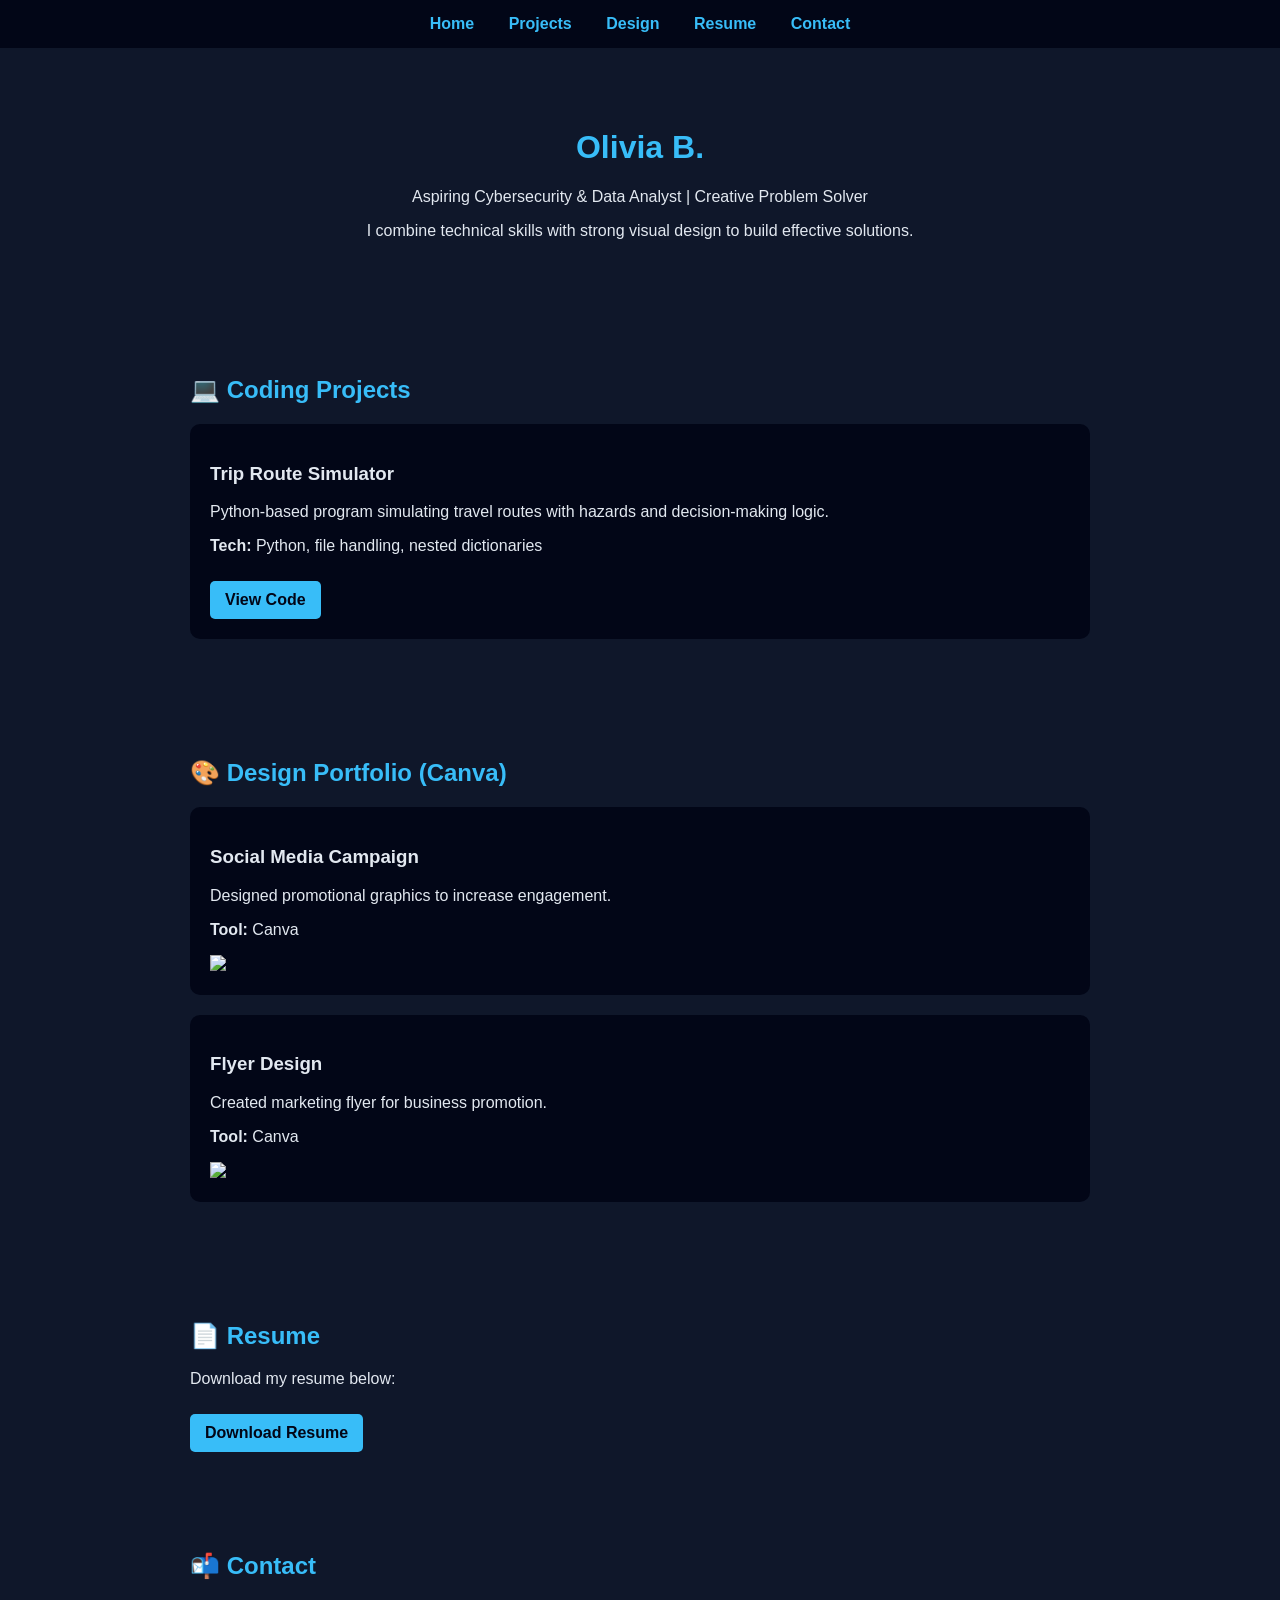
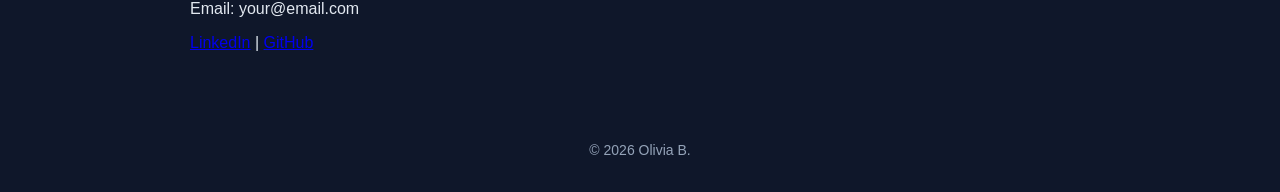
==== index.html @ 8a2ee16b "Create initial portfolio website structure in HTML Added a complete HTML structure for a portfolio w" ====
<!DOCTYPE html>
<html lang="en">
<head>
  <meta charset="UTF-8">
  <title>Olivia B | Portfolio</title>
  <meta name="viewport" content="width=device-width, initial-scale=1.0">

  <style>
    body {
      font-family: Arial, sans-serif;
      margin: 0;
      background: #0f172a;
      color: #e2e8f0;
    }

    nav {
      background: #020617;
      padding: 15px;
      text-align: center;
    }

    nav a {
      color: #38bdf8;
      margin: 0 15px;
      text-decoration: none;
      font-weight: bold;
    }

    header {
      text-align: center;
      padding: 60px 20px;
    }

    section {
      padding: 40px 20px;
      max-width: 900px;
      margin: auto;
    }

    h1, h2 {
      color: #38bdf8;
    }

    .card {
      background: #020617;
      padding: 20px;
      margin: 20px 0;
      border-radius: 10px;
    }

    .btn {
      display: inline-block;
      margin-top: 10px;
      padding: 10px 15px;
      background: #38bdf8;
      color: #020617;
      text-decoration: none;
      border-radius: 5px;
      font-weight: bold;
    }

    footer {
      text-align: center;
      padding: 20px;
      font-size: 14px;
      color: #94a3b8;
    }
  </style>
</head>

<body>

<nav>
  <a href="#home">Home</a>
  <a href="#projects">Projects</a>
  <a href="#design">Design</a>
  <a href="#resume">Resume</a>
  <a href="#contact">Contact</a>
</nav>

<header id="home">
  <h1>Olivia B.</h1>
  <p>Aspiring Cybersecurity & Data Analyst | Creative Problem Solver</p>
  <p>I combine technical skills with strong visual design to build effective solutions.</p>
</header>

<section id="projects">
  <h2>💻 Coding Projects</h2>

  <div class="card">
    <h3>Trip Route Simulator</h3>
    <p>Python-based program simulating travel routes with hazards and decision-making logic.</p>
    <p><strong>Tech:</strong> Python, file handling, nested dictionaries</p>
    <a href="#" class="btn">View Code</a>
  </div>

</section>

<section id="design">
  <h2>🎨 Design Portfolio (Canva)</h2>

  <div class="card">
    <h3>Social Media Campaign</h3>
    <p>Designed promotional graphics to increase engagement.</p>
    <p><strong>Tool:</strong> Canva</p>
    <img src="your-image-link-here.jpg" width="100%">
  </div>

  <div class="card">
    <h3>Flyer Design</h3>
    <p>Created marketing flyer for business promotion.</p>
    <p><strong>Tool:</strong> Canva</p>
    <img src="your-image-link-here.jpg" width="100%">
  </div>

</section>

<section id="resume">
  <h2>📄 Resume</h2>
  <p>Download my resume below:</p>
  <a href="resume.pdf" class="btn">Download Resume</a>
</section>

<section id="contact">
  <h2>📬 Contact</h2>
  <p>Email: your@email.com</p>
  <p>
    <a href="#">LinkedIn</a> |
    <a href="#">GitHub</a>
  </p>
</section>

<footer>
  <p>© 2026 Olivia B.</p>
</footer>

</body>
</html>
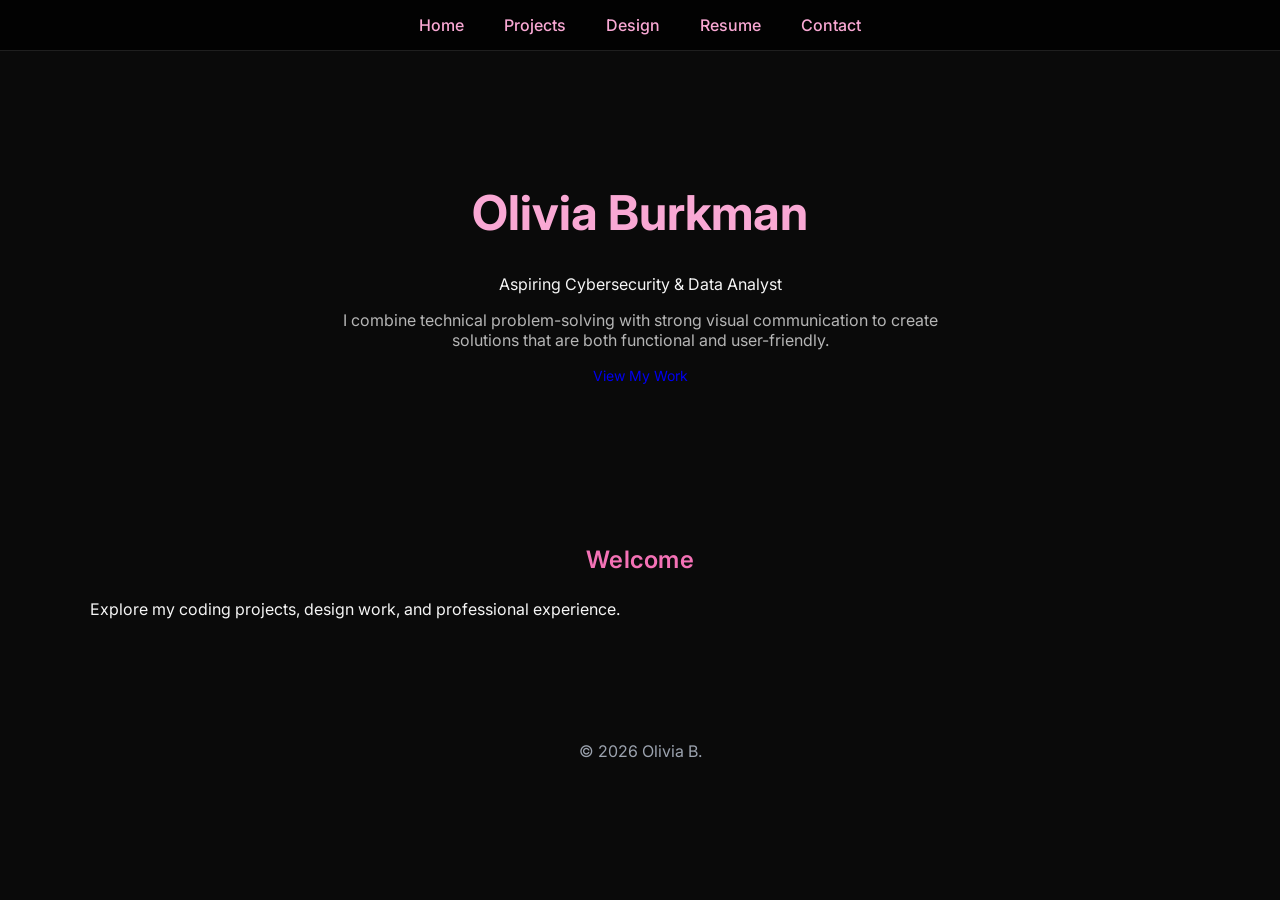
==== commit 8b120fc3: "Update title and header to include full name" ====
--- a/index.html
+++ b/index.html
@@ -1,132 +1,49 @@
 <!DOCTYPE html>
-<html lang="en">
+<html>
 <head>
-  <meta charset="UTF-8">
-  <title>Olivia B | Portfolio</title>
-  <meta name="viewport" content="width=device-width, initial-scale=1.0">
+  <title>Olivia Burkman | Home</title>
+  <link rel="stylesheet" href="style.css">
+</head>
 
-  <style>
-    body {
-      font-family: Arial, sans-serif;
-      margin: 0;
-      background: #0f172a;
-      color: #e2e8f0;
-    }
+<script>
+  const cards = document.querySelectorAll('.card');
 
-    nav {
-      background: #020617;
-      padding: 15px;
-      text-align: center;
-    }
+  const observer = new IntersectionObserver(entries => {
+    entries.forEach(entry => {
+      if (entry.isIntersecting) {
+        entry.target.classList.add('show');
+      }
+    });
+  });
 
-    nav a {
-      color: #38bdf8;
-      margin: 0 15px;
-      text-decoration: none;
-      font-weight: bold;
-    }
-
-    header {
-      text-align: center;
-      padding: 60px 20px;
-    }
-
-    section {
-      padding: 40px 20px;
-      max-width: 900px;
-      margin: auto;
-    }
-
-    h1, h2 {
-      color: #38bdf8;
-    }
-
-    .card {
-      background: #020617;
-      padding: 20px;
-      margin: 20px 0;
-      border-radius: 10px;
-    }
-
-    .btn {
-      display: inline-block;
-      margin-top: 10px;
-      padding: 10px 15px;
-      background: #38bdf8;
-      color: #020617;
-      text-decoration: none;
-      border-radius: 5px;
-      font-weight: bold;
-    }
-
-    footer {
-      text-align: center;
-      padding: 20px;
-      font-size: 14px;
-      color: #94a3b8;
-    }
-  </style>
-</head>
+  cards.forEach(card => observer.observe(card));
+</script>
 
 <body>
 
 <nav>
-  <a href="#home">Home</a>
-  <a href="#projects">Projects</a>
-  <a href="#design">Design</a>
-  <a href="#resume">Resume</a>
-  <a href="#contact">Contact</a>
+  <a href="index.html">Home</a>
+  <a href="projects.html">Projects</a>
+  <a href="design.html">Design</a>
+  <a href="resume.html">Resume</a>
+  <a href="contact.html">Contact</a>
 </nav>
 
-<header id="home">
-  <h1>Olivia B.</h1>
-  <p>Aspiring Cybersecurity & Data Analyst | Creative Problem Solver</p>
-  <p>I combine technical skills with strong visual design to build effective solutions.</p>
+<header>
+  <h1>Olivia Burkman</h1>
+  <p>Aspiring Cybersecurity & Data Analyst</p>
+
+  <p class="subtitle">
+    I combine technical problem-solving with strong visual communication to create solutions that are both functional and user-friendly.
+  </p>
+
+  <a href="projects.html" class="btn">View My Work</a>
 </header>
 
-<section id="projects">
-  <h2>💻 Coding Projects</h2>
-
-  <div class="card">
-    <h3>Trip Route Simulator</h3>
-    <p>Python-based program simulating travel routes with hazards and decision-making logic.</p>
-    <p><strong>Tech:</strong> Python, file handling, nested dictionaries</p>
-    <a href="#" class="btn">View Code</a>
-  </div>
-
-</section>
-
-<section id="design">
-  <h2>🎨 Design Portfolio (Canva)</h2>
-
-  <div class="card">
-    <h3>Social Media Campaign</h3>
-    <p>Designed promotional graphics to increase engagement.</p>
-    <p><strong>Tool:</strong> Canva</p>
-    <img src="your-image-link-here.jpg" width="100%">
-  </div>
-
-  <div class="card">
-    <h3>Flyer Design</h3>
-    <p>Created marketing flyer for business promotion.</p>
-    <p><strong>Tool:</strong> Canva</p>
-    <img src="your-image-link-here.jpg" width="100%">
-  </div>
-
-</section>
-
-<section id="resume">
-  <h2>📄 Resume</h2>
-  <p>Download my resume below:</p>
-  <a href="resume.pdf" class="btn">Download Resume</a>
-</section>
-
-<section id="contact">
-  <h2>📬 Contact</h2>
-  <p>Email: your@email.com</p>
+<section>
+  <h2>Welcome</h2>
   <p>
-    <a href="#">LinkedIn</a> |
-    <a href="#">GitHub</a>
+    Explore my coding projects, design work, and professional experience.
   </p>
 </section>
 
--- a/style.css
+++ b/style.css
@@ -0,0 +1,283 @@
+@import url('https://fonts.googleapis.com/css2?family=Inter:wght@300;400;600&display=swap');
+
+body {
+  font-family: 'Inter', sans-serif;
+  margin: 0;
+  background: #0a0a0a;
+  color: #f5f5f5;
+}
+
+/* NAVBAR */
+nav {
+  position: sticky;
+  top: 0;
+  background: rgba(0, 0, 0, 0.75);
+  backdrop-filter: blur(10px);
+  padding: 15px;
+  text-align: center;
+  border-bottom: 1px solid #1f1f1f;
+  z-index: 1000;
+}
+
+nav a {
+  color: #f9a8d4;
+  margin: 0 18px;
+  text-decoration: none;
+  font-weight: 500;
+  transition: 0.25s;
+}
+
+nav a:hover {
+  color: #f472b6;
+}
+
+/* HERO */
+header {
+  text-align: center;
+  padding: 100px 20px 80px;
+}
+
+h1 {
+  font-size: 3em;
+  color: #f9a8d4;
+}
+
+.subtitle {
+  color: #b5b5b5;
+  max-width: 600px;
+  margin: 15px auto;
+}
+
+/* SECTIONS */
+section {
+  padding: 60px 20px;
+  max-width: 1100px;
+  margin: auto;
+}
+
+h2 {
+  color: #f472b6;
+  margin-bottom: 25px;
+  font-weight: 600;
+  letter-spacing: 0.5px;
+  text-align: center;
+}
+
+/* GRID */
+.grid {
+  display: grid;
+  grid-template-columns: repeat(auto-fit, minmax(260px, 1fr));
+  gap: 24px;
+}
+
+/* CARDS (PROJECTS) */
+.card {
+  background: #111;
+  padding: 20px;
+  border-radius: 16px;
+  border: 1px solid #1f1f1f;
+  transition: all 0.35s ease;
+  position: relative;
+  overflow: hidden;
+  opacity: 0;
+  transform: translateY(25px);
+}
+
+.card.show {
+  opacity: 1;
+  transform: translateY(0);
+}
+
+/* glow effect */
+.card::before {
+  content: "";
+  position: absolute;
+  inset: 0;
+  background: radial-gradient(circle at top left, rgba(249,168,212,0.12), transparent 60%);
+  opacity: 0;
+  transition: 0.3s;
+}
+
+.card:hover::before {
+  opacity: 1;
+}
+
+.card:hover {
+  transform: translateY(-6px);
+  box-shadow: 0 18px 40px rgba(249,168,212,0.15);
+}
+
+/* TEXT */
+.card p {
+  color: #b5b5b5;
+  font-size: 14px;
+  line-height: 1.5;
+}
+
+/* TAGS */
+.tags {
+  margin-top: 10px;
+}
+
+.tag {
+  display: inline-block;
+  background: rgba(249,168,212,0.15);
+  color: #f9a8d4;
+  padding: 4px 10px;
+  border-radius: 8px;
+  font-size: 12px;
+  margin-right: 6px;
+}
+
+/* BUTTONS */
+.buttons {
+  display: flex;
+  gap: 10px;
+  margin-top: 14px;
+}
+
+.btn {
+  padding: 9px 15px;
+  border-radius: 10px;
+  font-size: 14px;
+  text-decoration: none;
+  transition: all 0.25s ease;
+}
+
+.btn.primary {
+  background: linear-gradient(135deg, #f9a8d4, #f472b6);
+  color: black;
+}
+
+.btn.secondary {
+  border: 1px solid #f9a8d4;
+  color: #f9a8d4;
+}
+
+.btn:hover {
+  transform: translateY(-2px);
+  box-shadow: 0 8px 18px rgba(249,168,212,0.25);
+}
+
+/* DESIGN GALLERY */
+.item {
+  position: relative;
+  border-radius: 16px;
+  overflow: hidden;
+  cursor: pointer;
+}
+
+.item img {
+  width: 100%;
+  height: 220px;
+  object-fit: cover;
+  border-radius: 12px;
+}
+
+/* HOVER OVERLAY */
+.overlay {
+  position: absolute;
+  inset: 0;
+  background: rgba(0,0,0,0.6);
+  display: flex;
+  align-items: center;
+  justify-content: center;
+  opacity: 0;
+  transition: 0.3s;
+}
+
+.overlay span {
+  background: linear-gradient(135deg, #f9a8d4, #f472b6);
+  color: black;
+  padding: 8px 14px;
+  border-radius: 10px;
+  font-size: 14px;
+}
+
+.item:hover img {
+  transform: scale(1.05);
+}
+
+.item:hover .overlay {
+  opacity: 1;
+}
+
+/* FILTER BUTTONS */
+.filters {
+  text-align: center;
+  margin-bottom: 25px;
+}
+
+.filters button {
+  background: none;
+  border: 1px solid #1f1f1f;
+  color: #b5b5b5;
+  padding: 6px 12px;
+  margin: 5px;
+  border-radius: 8px;
+  cursor: pointer;
+  transition: 0.25s;
+}
+
+.filters button:hover,
+.filters button.active {
+  border-color: #f9a8d4;
+  color: #f9a8d4;
+}
+
+/* LIGHTBOX (POPUP FIXED) */
+.lightbox {
+  position: fixed;
+  inset: 0;
+  background: rgba(0,0,0,0.75);
+  backdrop-filter: blur(6px);
+
+  display: flex;
+  align-items: center;
+  justify-content: center;
+
+  opacity: 0;
+  pointer-events: none;
+  transition: 0.25s ease;
+  z-index: 1000;
+}
+
+.lightbox.active {
+  opacity: 1;
+  pointer-events: auto;
+}
+
+/* IMPORTANT: prevents stretching */
+.lightbox img {
+  max-width: 85vw;
+  max-height: 85vh;
+
+  width: auto !important;
+  height: auto !important;
+
+  object-fit: contain;
+
+  display: block;
+  margin: auto;
+
+  border-radius: 16px;
+  box-shadow: 0 25px 60px rgba(0,0,0,0.6);
+}
+
+@keyframes zoomIn {
+  from {
+    transform: scale(0.95);
+    opacity: 0;
+  }
+  to {
+    transform: scale(1);
+    opacity: 1;
+  }
+}
+
+/* FOOTER */
+footer {
+  text-align: center;
+  padding: 30px;
+  color: #9ca3af;
+}
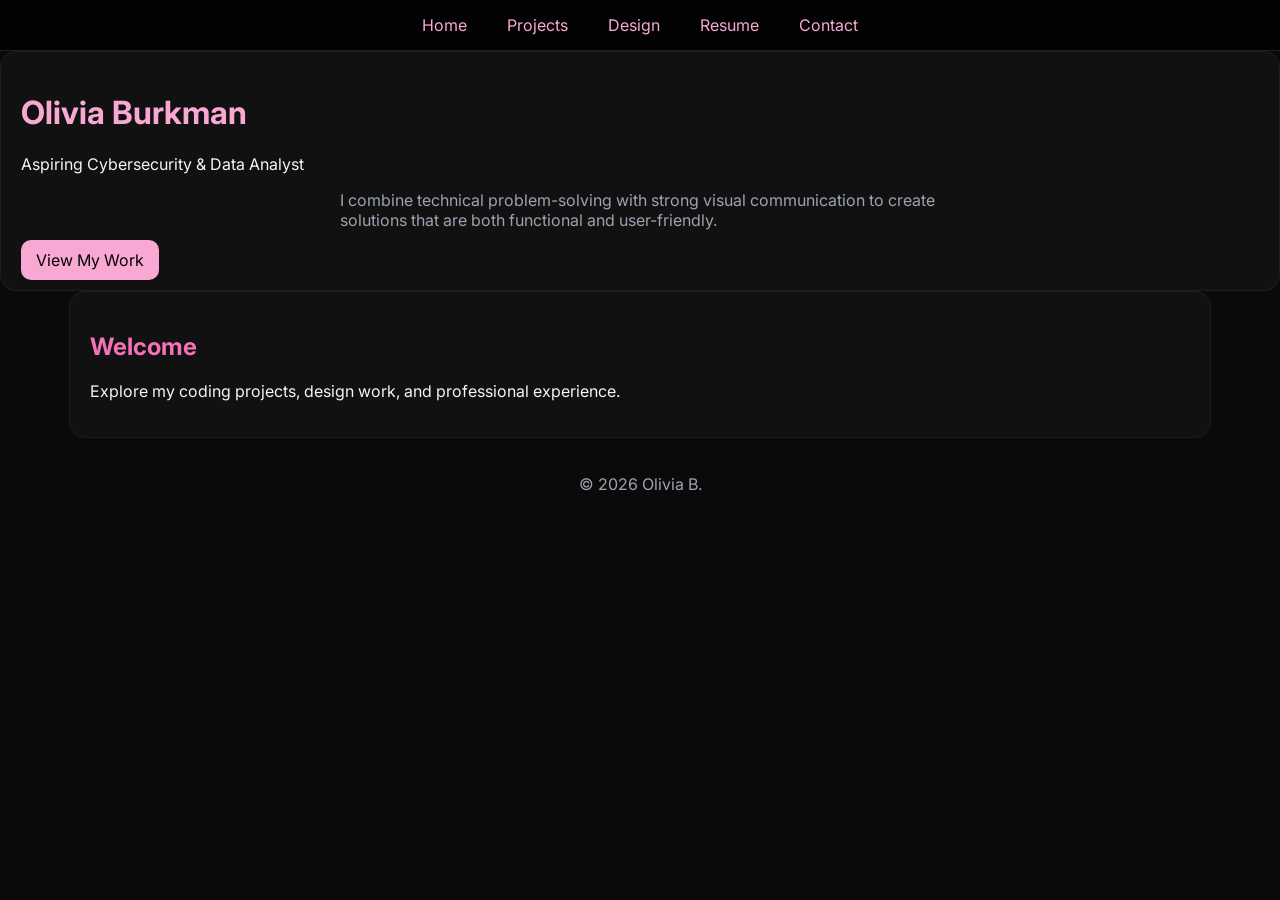
==== commit b1ec41e8: "Refactor card animation script position and logic Moved animation script to the bottom of the HTML f" ====
--- a/index.html
+++ b/index.html
@@ -2,22 +2,9 @@
 <html>
 <head>
   <title>Olivia Burkman | Home</title>
+  <meta name="viewport" content="width=device-width, initial-scale=1.0">
   <link rel="stylesheet" href="style.css">
 </head>
-
-<script>
-  const cards = document.querySelectorAll('.card');
-
-  const observer = new IntersectionObserver(entries => {
-    entries.forEach(entry => {
-      if (entry.isIntersecting) {
-        entry.target.classList.add('show');
-      }
-    });
-  });
-
-  cards.forEach(card => observer.observe(card));
-</script>
 
 <body>
 
@@ -29,18 +16,20 @@
   <a href="contact.html">Contact</a>
 </nav>
 
-<header>
+<header class="card">
   <h1>Olivia Burkman</h1>
   <p>Aspiring Cybersecurity & Data Analyst</p>
 
-  <p class="subtitle">
+  <p class="subtitle" style="color:#9ca3af; max-width:600px; margin:auto;">
     I combine technical problem-solving with strong visual communication to create solutions that are both functional and user-friendly.
   </p>
 
-  <a href="projects.html" class="btn">View My Work</a>
+  <div style="margin-top:20px;">
+    <a href="projects.html" class="btn primary">View My Work</a>
+  </div>
 </header>
 
-<section>
+<section class="card">
   <h2>Welcome</h2>
   <p>
     Explore my coding projects, design work, and professional experience.
@@ -48,8 +37,27 @@
 </section>
 
 <footer>
-  <p>© 2026 Olivia B.</p>
+  <p style="text-align:center; color:#9ca3af; padding:20px;">
+    © 2026 Olivia B.
+  </p>
 </footer>
+
+<!-- ✅ FIXED ANIMATION SCRIPT (MUST BE AT BOTTOM) -->
+<script>
+const cards = document.querySelectorAll('.card');
+
+const observer = new IntersectionObserver(entries => {
+  entries.forEach((entry, i) => {
+    if (entry.isIntersecting) {
+      setTimeout(() => {
+        entry.target.classList.add('show');
+      }, i * 80);
+    }
+  });
+}, { threshold: 0.15 });
+
+cards.forEach(card => observer.observe(card));
+</script>
 
 </body>
 </html>
--- a/style.css
+++ b/style.css
@@ -1,17 +1,23 @@
 @import url('https://fonts.googleapis.com/css2?family=Inter:wght@300;400;600&display=swap');
+
+html {
+  scroll-behavior: smooth;
+}
 
 body {
   font-family: 'Inter', sans-serif;
   margin: 0;
   background: #0a0a0a;
   color: #f5f5f5;
+  -webkit-font-smoothing: antialiased;
+  text-rendering: optimizeLegibility;
 }
 
-/* NAVBAR */
+/* ================= NAV ================= */
 nav {
   position: sticky;
   top: 0;
-  background: rgba(0, 0, 0, 0.75);
+  background: rgba(0,0,0,0.75);
   backdrop-filter: blur(10px);
   padding: 15px;
   text-align: center;
@@ -23,7 +29,6 @@
   color: #f9a8d4;
   margin: 0 18px;
   text-decoration: none;
-  font-weight: 500;
   transition: 0.25s;
 }
 
@@ -31,56 +36,33 @@
   color: #f472b6;
 }
 
-/* HERO */
-header {
-  text-align: center;
-  padding: 100px 20px 80px;
-}
-
-h1 {
-  font-size: 3em;
-  color: #f9a8d4;
-}
-
-.subtitle {
-  color: #b5b5b5;
-  max-width: 600px;
-  margin: 15px auto;
-}
-
-/* SECTIONS */
+/* ================= LAYOUT ================= */
 section {
   padding: 60px 20px;
   max-width: 1100px;
   margin: auto;
 }
 
-h2 {
-  color: #f472b6;
-  margin-bottom: 25px;
-  font-weight: 600;
-  letter-spacing: 0.5px;
-  text-align: center;
-}
+h1 { color: #f9a8d4; }
+h2 { color: #f472b6; }
 
-/* GRID */
+/* ================= GRID ================= */
 .grid {
   display: grid;
   grid-template-columns: repeat(auto-fit, minmax(260px, 1fr));
   gap: 24px;
 }
 
-/* CARDS (PROJECTS) */
+/* ================= PROJECT CARDS ================= */
 .card {
   background: #111;
   padding: 20px;
   border-radius: 16px;
   border: 1px solid #1f1f1f;
-  transition: all 0.35s ease;
-  position: relative;
-  overflow: hidden;
+
   opacity: 0;
   transform: translateY(25px);
+  transition: all 0.6s ease;
 }
 
 .card.show {
@@ -88,93 +70,29 @@
   transform: translateY(0);
 }
 
-/* glow effect */
-.card::before {
-  content: "";
-  position: absolute;
-  inset: 0;
-  background: radial-gradient(circle at top left, rgba(249,168,212,0.12), transparent 60%);
+/* ================= DESIGN ITEMS ================= */
+.item {
+  position: relative;
+  overflow: hidden;
+  border-radius: 14px;
+
   opacity: 0;
-  transition: 0.3s;
+  transform: translateY(25px);
+  transition: all 0.6s ease;
 }
 
-.card:hover::before {
+.item.show {
   opacity: 1;
-}
-
-.card:hover {
-  transform: translateY(-6px);
-  box-shadow: 0 18px 40px rgba(249,168,212,0.15);
-}
-
-/* TEXT */
-.card p {
-  color: #b5b5b5;
-  font-size: 14px;
-  line-height: 1.5;
-}
-
-/* TAGS */
-.tags {
-  margin-top: 10px;
-}
-
-.tag {
-  display: inline-block;
-  background: rgba(249,168,212,0.15);
-  color: #f9a8d4;
-  padding: 4px 10px;
-  border-radius: 8px;
-  font-size: 12px;
-  margin-right: 6px;
-}
-
-/* BUTTONS */
-.buttons {
-  display: flex;
-  gap: 10px;
-  margin-top: 14px;
-}
-
-.btn {
-  padding: 9px 15px;
-  border-radius: 10px;
-  font-size: 14px;
-  text-decoration: none;
-  transition: all 0.25s ease;
-}
-
-.btn.primary {
-  background: linear-gradient(135deg, #f9a8d4, #f472b6);
-  color: black;
-}
-
-.btn.secondary {
-  border: 1px solid #f9a8d4;
-  color: #f9a8d4;
-}
-
-.btn:hover {
-  transform: translateY(-2px);
-  box-shadow: 0 8px 18px rgba(249,168,212,0.25);
-}
-
-/* DESIGN GALLERY */
-.item {
-  position: relative;
-  border-radius: 16px;
-  overflow: hidden;
-  cursor: pointer;
+  transform: translateY(0);
 }
 
 .item img {
   width: 100%;
   height: 220px;
   object-fit: cover;
-  border-radius: 12px;
 }
 
-/* HOVER OVERLAY */
+/* overlay */
 .overlay {
   position: absolute;
   inset: 0;
@@ -186,56 +104,18 @@
   transition: 0.3s;
 }
 
-.overlay span {
-  background: linear-gradient(135deg, #f9a8d4, #f472b6);
-  color: black;
-  padding: 8px 14px;
-  border-radius: 10px;
-  font-size: 14px;
-}
-
-.item:hover img {
-  transform: scale(1.05);
-}
-
 .item:hover .overlay {
   opacity: 1;
 }
 
-/* FILTER BUTTONS */
-.filters {
-  text-align: center;
-  margin-bottom: 25px;
-}
-
-.filters button {
-  background: none;
-  border: 1px solid #1f1f1f;
-  color: #b5b5b5;
-  padding: 6px 12px;
-  margin: 5px;
-  border-radius: 8px;
-  cursor: pointer;
-  transition: 0.25s;
-}
-
-.filters button:hover,
-.filters button.active {
-  border-color: #f9a8d4;
-  color: #f9a8d4;
-}
-
-/* LIGHTBOX (POPUP FIXED) */
+/* ================= LIGHTBOX ================= */
 .lightbox {
   position: fixed;
   inset: 0;
   background: rgba(0,0,0,0.75);
-  backdrop-filter: blur(6px);
-
   display: flex;
   align-items: center;
   justify-content: center;
-
   opacity: 0;
   pointer-events: none;
   transition: 0.25s ease;
@@ -247,37 +127,43 @@
   pointer-events: auto;
 }
 
-/* IMPORTANT: prevents stretching */
 .lightbox img {
   max-width: 85vw;
   max-height: 85vh;
-
-  width: auto !important;
-  height: auto !important;
-
   object-fit: contain;
-
-  display: block;
-  margin: auto;
-
   border-radius: 16px;
-  box-shadow: 0 25px 60px rgba(0,0,0,0.6);
 }
 
-@keyframes zoomIn {
-  from {
-    transform: scale(0.95);
-    opacity: 0;
-  }
-  to {
-    transform: scale(1);
-    opacity: 1;
+/* ================= RESUME ANIMATION (SEPARATE SYSTEM) ================= */
+.reveal {
+  opacity: 0;
+  transform: translateY(25px);
+  transition: all 0.6s ease;
+}
+
+.reveal.show {
+  opacity: 1;
+  transform: translateY(0);
+}
+
+/* ================= BUTTONS ================= */
+.btn {
+  padding: 10px 15px;
+  border-radius: 10px;
+  text-decoration: none;
+}
+
+.btn.primary {
+  background: #f9a8d4;
+  color: black;
+}
+
+/* ================= MOBILE ================= */
+@media (max-width: 768px) {
+  .grid { grid-template-columns: 1fr; }
+
+  nav a {
+    font-size: 14px;
+    margin: 0 10px;
   }
 }
-
-/* FOOTER */
-footer {
-  text-align: center;
-  padding: 30px;
-  color: #9ca3af;
-}
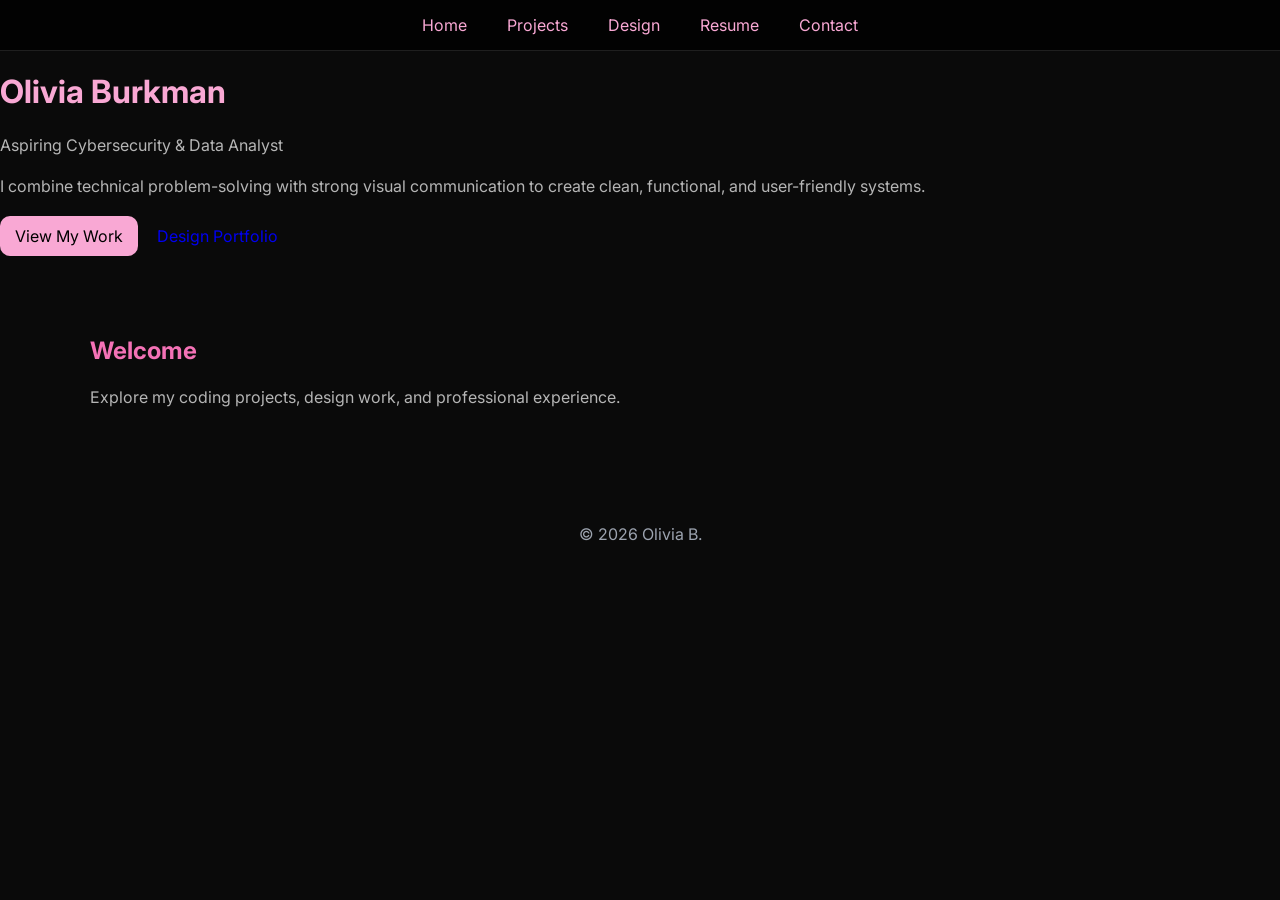
==== commit 9dfaf824: "Refactor header section and remove animation script Updated header and subtitle for clarity and styl" ====
--- a/index.html
+++ b/index.html
@@ -16,20 +16,27 @@
   <a href="contact.html">Contact</a>
 </nav>
 
-<header class="card">
+<!-- HERO WRAPPER (CENTER FIX) -->
+<header class="hero">
+
   <h1>Olivia Burkman</h1>
-  <p>Aspiring Cybersecurity & Data Analyst</p>
 
-  <p class="subtitle" style="color:#9ca3af; max-width:600px; margin:auto;">
-    I combine technical problem-solving with strong visual communication to create solutions that are both functional and user-friendly.
+  <p class="subtitle">
+    Aspiring Cybersecurity & Data Analyst
   </p>
 
-  <div style="margin-top:20px;">
+  <p class="hero-text">
+    I combine technical problem-solving with strong visual communication to create clean, functional, and user-friendly systems.
+  </p>
+
+  <div class="hero-buttons">
     <a href="projects.html" class="btn primary">View My Work</a>
+    <a href="design.html" class="btn">Design Portfolio</a>
   </div>
+
 </header>
 
-<section class="card">
+<section class="center-section">
   <h2>Welcome</h2>
   <p>
     Explore my coding projects, design work, and professional experience.
@@ -42,22 +49,5 @@
   </p>
 </footer>
 
-<!-- ✅ FIXED ANIMATION SCRIPT (MUST BE AT BOTTOM) -->
-<script>
-const cards = document.querySelectorAll('.card');
-
-const observer = new IntersectionObserver(entries => {
-  entries.forEach((entry, i) => {
-    if (entry.isIntersecting) {
-      setTimeout(() => {
-        entry.target.classList.add('show');
-      }, i * 80);
-    }
-  });
-}, { threshold: 0.15 });
-
-cards.forEach(card => observer.observe(card));
-</script>
-
 </body>
 </html>
--- a/style.css
+++ b/style.css
@@ -29,14 +29,14 @@
   color: #f9a8d4;
   margin: 0 18px;
   text-decoration: none;
-  transition: 0.25s;
+  transition: 0.25s ease;
 }
 
 nav a:hover {
   color: #f472b6;
 }
 
-/* ================= LAYOUT ================= */
+/* ================= PAGE ================= */
 section {
   padding: 60px 20px;
   max-width: 1100px;
@@ -45,105 +45,18 @@
 
 h1 { color: #f9a8d4; }
 h2 { color: #f472b6; }
+h3 { color: #f5f5f5; }
+
+p {
+  color: #b5b5b5;
+  line-height: 1.6;
+}
 
 /* ================= GRID ================= */
 .grid {
   display: grid;
   grid-template-columns: repeat(auto-fit, minmax(260px, 1fr));
-  gap: 24px;
-}
-
-/* ================= PROJECT CARDS ================= */
-.card {
-  background: #111;
-  padding: 20px;
-  border-radius: 16px;
-  border: 1px solid #1f1f1f;
-
-  opacity: 0;
-  transform: translateY(25px);
-  transition: all 0.6s ease;
-}
-
-.card.show {
-  opacity: 1;
-  transform: translateY(0);
-}
-
-/* ================= DESIGN ITEMS ================= */
-.item {
-  position: relative;
-  overflow: hidden;
-  border-radius: 14px;
-
-  opacity: 0;
-  transform: translateY(25px);
-  transition: all 0.6s ease;
-}
-
-.item.show {
-  opacity: 1;
-  transform: translateY(0);
-}
-
-.item img {
-  width: 100%;
-  height: 220px;
-  object-fit: cover;
-}
-
-/* overlay */
-.overlay {
-  position: absolute;
-  inset: 0;
-  background: rgba(0,0,0,0.6);
-  display: flex;
-  align-items: center;
-  justify-content: center;
-  opacity: 0;
-  transition: 0.3s;
-}
-
-.item:hover .overlay {
-  opacity: 1;
-}
-
-/* ================= LIGHTBOX ================= */
-.lightbox {
-  position: fixed;
-  inset: 0;
-  background: rgba(0,0,0,0.75);
-  display: flex;
-  align-items: center;
-  justify-content: center;
-  opacity: 0;
-  pointer-events: none;
-  transition: 0.25s ease;
-  z-index: 1000;
-}
-
-.lightbox.active {
-  opacity: 1;
-  pointer-events: auto;
-}
-
-.lightbox img {
-  max-width: 85vw;
-  max-height: 85vh;
-  object-fit: contain;
-  border-radius: 16px;
-}
-
-/* ================= RESUME ANIMATION (SEPARATE SYSTEM) ================= */
-.reveal {
-  opacity: 0;
-  transform: translateY(25px);
-  transition: all 0.6s ease;
-}
-
-.reveal.show {
-  opacity: 1;
-  transform: translateY(0);
+  gap: 22px;
 }
 
 /* ================= BUTTONS ================= */
@@ -151,19 +64,230 @@
   padding: 10px 15px;
   border-radius: 10px;
   text-decoration: none;
+  display: inline-block;
+  transition: 0.2s ease;
 }
 
 .btn.primary {
   background: #f9a8d4;
   color: black;
+}
+
+.btn:hover {
+  transform: translateY(-2px);
+}
+
+/* ================= PROJECT CARDS ================= */
+.card {
+  background: #111;
+  border: 1px solid #1f1f1f;
+  border-radius: 16px;
+  padding: 20px;
+
+  opacity: 0;
+  transform: translateY(25px);
+  transition: all 0.6s ease;
+}
+
+.card.show {
+  opacity: 1;
+  transform: translateY(0);
+}
+
+/* ================= DESIGN ITEMS ================= */
+.item {
+  position: relative;
+  border-radius: 14px;
+  overflow: hidden;
+  cursor: pointer;
+
+  opacity: 0;
+  transform: translateY(25px);
+  transition: all 0.6s ease;
+}
+
+.item.show {
+  opacity: 1;
+  transform: translateY(0);
+}
+
+.item img {
+  width: 100%;
+  height: 220px;
+  object-fit: cover;
+  display: block;
+}
+
+/* overlay */
+.overlay {
+  position: absolute;
+  inset: 0;
+  background: rgba(0,0,0,0.55);
+  display: flex;
+  align-items: center;
+  justify-content: center;
+  opacity: 0;
+  transition: 0.25s ease;
+}
+
+.item:hover .overlay {
+  opacity: 1;
+}
+
+.overlay span {
+  background: #f9a8d4;
+  color: black;
+  padding: 6px 12px;
+  border-radius: 10px;
+  font-size: 14px;
+}
+
+/* ================= LIGHTBOX ================= */
+.lightbox {
+  position: fixed;
+  inset: 0;
+  background: rgba(0,0,0,0.85);
+
+  display: flex;
+  align-items: center;
+  justify-content: center;
+
+  opacity: 0;
+  pointer-events: none;
+  transition: 0.25s ease;
+  z-index: 9999;
+}
+
+.lightbox.active {
+  opacity: 1;
+  pointer-events: auto;
+}
+
+.lightbox img {
+  max-width: 85vw;
+  max-height: 85vh;
+  width: auto;
+  height: auto;
+  object-fit: contain;
+  border-radius: 14px;
+}
+
+/* ================= FILTER BAR (DESIGN PAGE) ================= */
+.filter-bar {
+  display: flex;
+  gap: 10px;
+  justify-content: center;
+  margin: 20px 0 30px;
+  flex-wrap: wrap;
+}
+
+.filter-btn {
+  background: #111;
+  color: #f5f5f5;
+  border: 1px solid #1f1f1f;
+  padding: 8px 14px;
+  border-radius: 12px;
+  cursor: pointer;
+  transition: 0.2s ease;
+}
+
+.filter-btn:hover {
+  border-color: #f9a8d4;
+  transform: translateY(-2px);
+}
+
+.filter-btn.active {
+  background: #f9a8d4;
+  color: black;
+  border-color: #f9a8d4;
+}
+
+/* ================= RESUME ================= */
+.resume-category {
+  margin-bottom: 40px;
+}
+
+.pink-divider {
+  width: 60px;
+  height: 3px;
+  background: #f9a8d4;
+  margin: 8px 0 15px;
+  border-radius: 10px;
+}
+
+/* ================= TIMELINE ================= */
+.timeline {
+  position: relative;
+  padding-left: 20px;
+}
+
+.timeline::before {
+  content: "";
+  position: absolute;
+  left: 10px;
+  top: 0;
+  bottom: 0;
+  width: 2px;
+  background: #1f1f1f;
+}
+
+.timeline-item {
+  position: relative;
+  margin-bottom: 20px;
+}
+
+.timeline-dot {
+  width: 12px;
+  height: 12px;
+  background: #f9a8d4;
+  border-radius: 50%;
+  position: absolute;
+  left: 5px;
+  top: 18px;
+}
+
+.timeline-content {
+  margin-left: 30px;
+  padding: 16px;
+  background: #111;
+  border: 1px solid #1f1f1f;
+  border-radius: 14px;
+  transition: all 0.25s ease;
+}
+
+/* ================= HOVER GLOW ================= */
+.glow-card:hover {
+  transform: translateY(-4px);
+  border-color: #f9a8d4;
+  box-shadow:
+    0 0 15px rgba(249,168,212,0.25),
+    0 0 35px rgba(249,168,212,0.12);
+}
+
+/* ================= ANIMATIONS ================= */
+.reveal {
+  opacity: 0;
+  transform: translateY(25px);
+  transition: all 0.6s ease;
+}
+
+.reveal.show {
+  opacity: 1;
+  transform: translateY(0);
 }
 
 /* ================= MOBILE ================= */
 @media (max-width: 768px) {
-  .grid { grid-template-columns: 1fr; }
+  section {
+    padding: 40px 16px;
+  }
 
   nav a {
     font-size: 14px;
     margin: 0 10px;
   }
-}
+
+  .grid {
+    grid-template-columns: 1fr;
+  }
+}
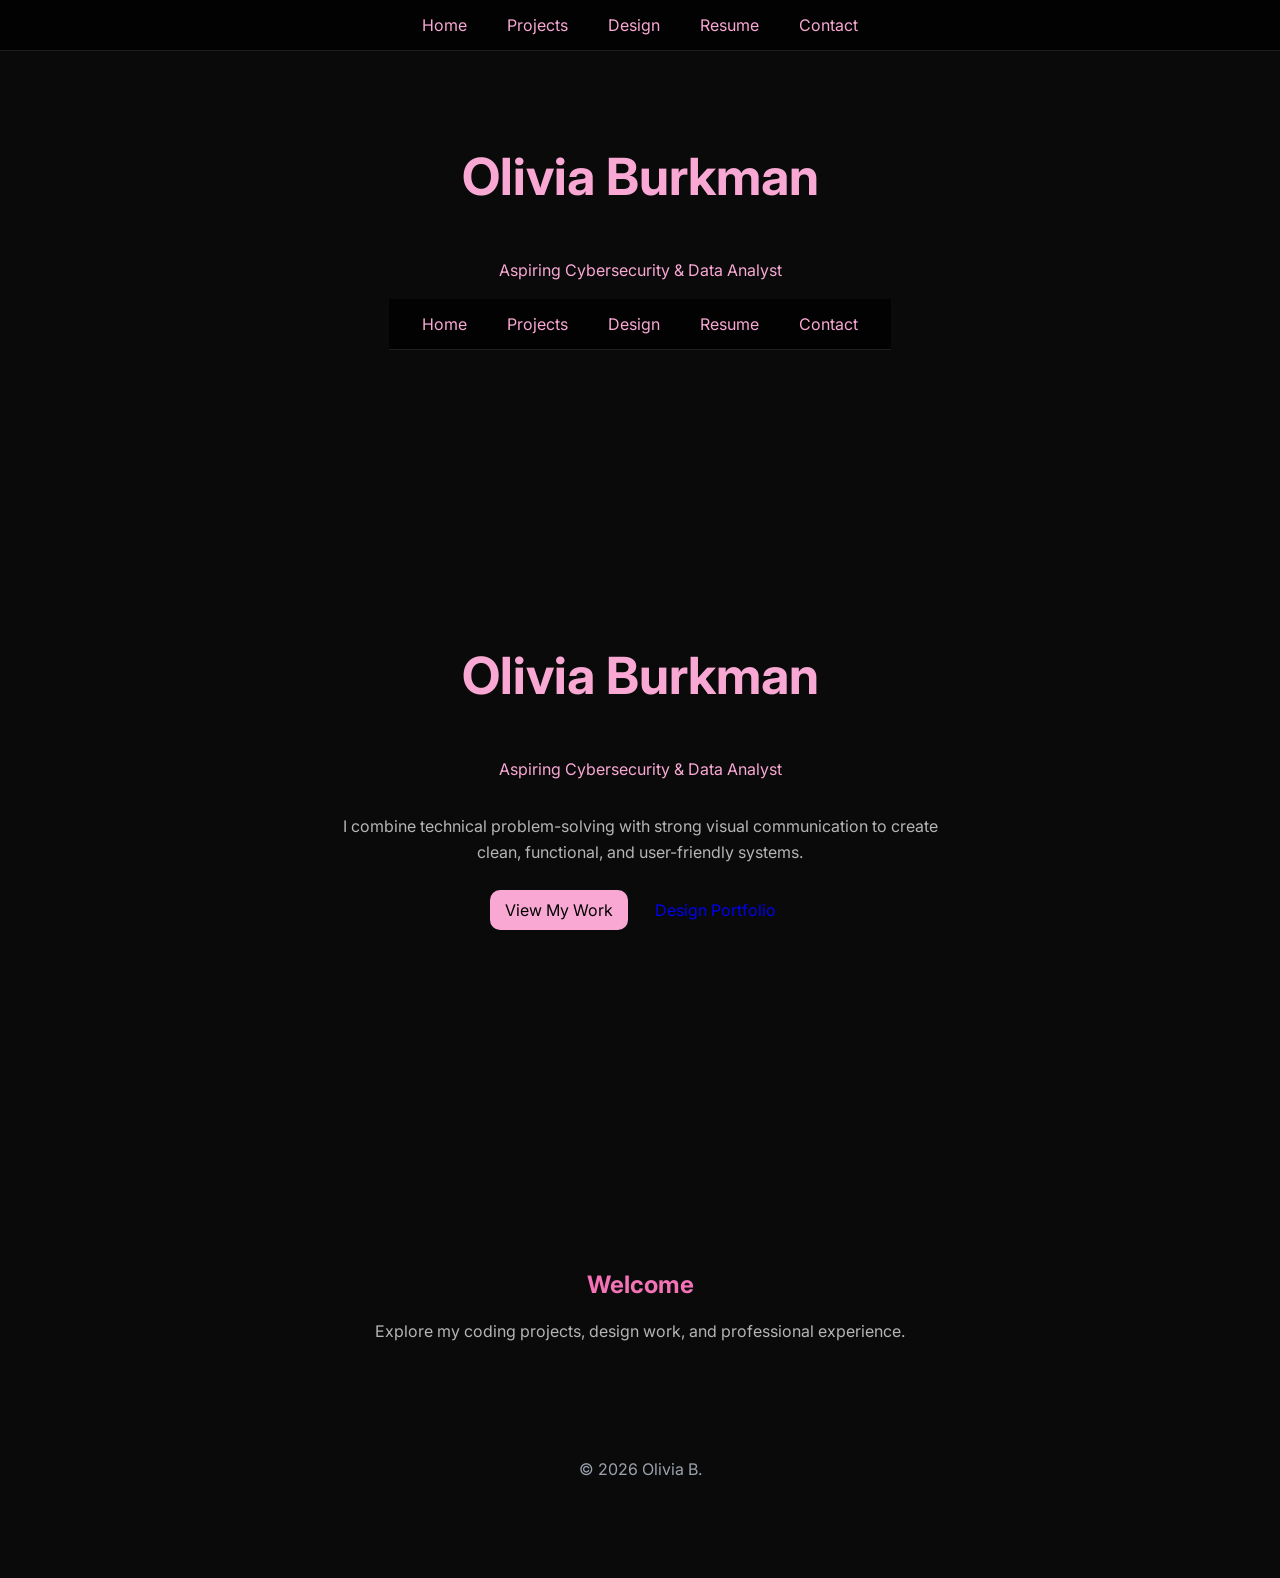
==== commit 362ffcb4: "Refactor index.html structure and content" ====
--- a/index.html
+++ b/index.html
@@ -24,14 +24,42 @@
   <p class="subtitle">
     Aspiring Cybersecurity & Data Analyst
   </p>
+<!DOCTYPE html>
+<html>
+<head>
+  <title>Olivia Burkman | Home</title>
+  <meta name="viewport" content="width=device-width, initial-scale=1.0">
+  <link rel="stylesheet" href="style.css">
+</head>
 
-  <p class="hero-text">
-    I combine technical problem-solving with strong visual communication to create clean, functional, and user-friendly systems.
-  </p>
+<body>
 
-  <div class="hero-buttons">
-    <a href="projects.html" class="btn primary">View My Work</a>
-    <a href="design.html" class="btn">Design Portfolio</a>
+<nav>
+  <a href="index.html">Home</a>
+  <a href="projects.html">Projects</a>
+  <a href="design.html">Design</a>
+  <a href="resume.html">Resume</a>
+  <a href="contact.html">Contact</a>
+</nav>
+
+<!-- HERO WRAPPER FIX -->
+<header class="hero-wrapper">
+
+  <div class="hero">
+
+    <h1>Olivia Burkman</h1>
+
+    <p class="subtitle">Aspiring Cybersecurity & Data Analyst</p>
+
+    <p class="hero-text">
+      I combine technical problem-solving with strong visual communication to create clean, functional, and user-friendly systems.
+    </p>
+
+    <div class="hero-buttons">
+      <a href="projects.html" class="btn primary">View My Work</a>
+      <a href="design.html" class="btn">Design Portfolio</a>
+    </div>
+
   </div>
 
 </header>
--- a/style.css
+++ b/style.css
@@ -36,7 +36,7 @@
   color: #f472b6;
 }
 
-/* ================= PAGE ================= */
+/* ================= PAGE LAYOUT ================= */
 section {
   padding: 60px 20px;
   max-width: 1100px;
@@ -50,6 +50,40 @@
 p {
   color: #b5b5b5;
   line-height: 1.6;
+}
+
+/* ================= HERO ================= */
+.hero {
+  min-height: 80vh;
+  display: flex;
+  flex-direction: column;
+  align-items: center;
+  justify-content: center;
+  text-align: center;
+  padding: 60px 20px;
+  max-width: 900px;
+  margin: auto;
+}
+
+.hero h1 {
+  font-size: 3.2rem;
+}
+
+.subtitle {
+  color: #f9a8d4;
+}
+
+.hero-text {
+  color: #b5b5b5;
+  max-width: 600px;
+  margin-bottom: 25px;
+}
+
+.hero-buttons {
+  display: flex;
+  gap: 12px;
+  justify-content: center;
+  flex-wrap: wrap;
 }
 
 /* ================= GRID ================= */
@@ -77,7 +111,7 @@
   transform: translateY(-2px);
 }
 
-/* ================= PROJECT CARDS ================= */
+/* ================= CARDS ================= */
 .card {
   background: #111;
   border: 1px solid #1f1f1f;
@@ -115,7 +149,6 @@
   width: 100%;
   height: 220px;
   object-fit: cover;
-  display: block;
 }
 
 /* overlay */
@@ -139,7 +172,6 @@
   color: black;
   padding: 6px 12px;
   border-radius: 10px;
-  font-size: 14px;
 }
 
 /* ================= LIGHTBOX ================= */
@@ -147,7 +179,6 @@
   position: fixed;
   inset: 0;
   background: rgba(0,0,0,0.85);
-
   display: flex;
   align-items: center;
   justify-content: center;
@@ -166,13 +197,11 @@
 .lightbox img {
   max-width: 85vw;
   max-height: 85vh;
-  width: auto;
-  height: auto;
   object-fit: contain;
   border-radius: 14px;
 }
 
-/* ================= FILTER BAR (DESIGN PAGE) ================= */
+/* ================= FILTER ================= */
 .filter-bar {
   display: flex;
   gap: 10px;
@@ -193,13 +222,11 @@
 
 .filter-btn:hover {
   border-color: #f9a8d4;
-  transform: translateY(-2px);
 }
 
 .filter-btn.active {
   background: #f9a8d4;
   color: black;
-  border-color: #f9a8d4;
 }
 
 /* ================= RESUME ================= */
@@ -264,6 +291,48 @@
     0 0 35px rgba(249,168,212,0.12);
 }
 
+/* ================= CONTACT ICONS ================= */
+.icon-row {
+  display: flex;
+  justify-content: center;
+  gap: 18px;
+  margin-top: 40px;
+}
+
+.icon-btn {
+  width: 50px;
+  height: 50px;
+  border-radius: 14px;
+  background: #111;
+  border: 1px solid #1f1f1f;
+
+  display: flex;
+  align-items: center;
+  justify-content: center;
+
+  color: #f9a8d4;
+  font-size: 20px;
+
+  transition: all 0.2s ease;
+}
+
+.icon-btn:hover {
+  transform: translateY(-3px);
+  border-color: #f9a8d4;
+  box-shadow: 0 0 18px rgba(249,168,212,0.25);
+}
+
+/* social link text */
+.social-link {
+  color: #f9a8d4;
+  text-decoration: none;
+  transition: 0.2s ease;
+}
+
+.social-link:hover {
+  color: #f472b6;
+}
+
 /* ================= ANIMATIONS ================= */
 .reveal {
   opacity: 0;
@@ -290,4 +359,8 @@
   .grid {
     grid-template-columns: 1fr;
   }
-}
+
+  .hero h1 {
+    font-size: 2.4rem;
+  }
+}
--- a/style.css
+++ b/style.css
@@ -36,7 +36,7 @@
   color: #f472b6;
 }
 
-/* ================= PAGE ================= */
+/* ================= PAGE LAYOUT ================= */
 section {
   padding: 60px 20px;
   max-width: 1100px;
@@ -50,6 +50,40 @@
 p {
   color: #b5b5b5;
   line-height: 1.6;
+}
+
+/* ================= HERO ================= */
+.hero {
+  min-height: 80vh;
+  display: flex;
+  flex-direction: column;
+  align-items: center;
+  justify-content: center;
+  text-align: center;
+  padding: 60px 20px;
+  max-width: 900px;
+  margin: auto;
+}
+
+.hero h1 {
+  font-size: 3.2rem;
+}
+
+.subtitle {
+  color: #f9a8d4;
+}
+
+.hero-text {
+  color: #b5b5b5;
+  max-width: 600px;
+  margin-bottom: 25px;
+}
+
+.hero-buttons {
+  display: flex;
+  gap: 12px;
+  justify-content: center;
+  flex-wrap: wrap;
 }
 
 /* ================= GRID ================= */
@@ -77,7 +111,7 @@
   transform: translateY(-2px);
 }
 
-/* ================= PROJECT CARDS ================= */
+/* ================= CARDS ================= */
 .card {
   background: #111;
   border: 1px solid #1f1f1f;
@@ -115,7 +149,6 @@
   width: 100%;
   height: 220px;
   object-fit: cover;
-  display: block;
 }
 
 /* overlay */
@@ -139,7 +172,6 @@
   color: black;
   padding: 6px 12px;
   border-radius: 10px;
-  font-size: 14px;
 }
 
 /* ================= LIGHTBOX ================= */
@@ -147,7 +179,6 @@
   position: fixed;
   inset: 0;
   background: rgba(0,0,0,0.85);
-
   display: flex;
   align-items: center;
   justify-content: center;
@@ -166,13 +197,11 @@
 .lightbox img {
   max-width: 85vw;
   max-height: 85vh;
-  width: auto;
-  height: auto;
   object-fit: contain;
   border-radius: 14px;
 }
 
-/* ================= FILTER BAR (DESIGN PAGE) ================= */
+/* ================= FILTER ================= */
 .filter-bar {
   display: flex;
   gap: 10px;
@@ -193,13 +222,11 @@
 
 .filter-btn:hover {
   border-color: #f9a8d4;
-  transform: translateY(-2px);
 }
 
 .filter-btn.active {
   background: #f9a8d4;
   color: black;
-  border-color: #f9a8d4;
 }
 
 /* ================= RESUME ================= */
@@ -264,6 +291,48 @@
     0 0 35px rgba(249,168,212,0.12);
 }
 
+/* ================= CONTACT ICONS ================= */
+.icon-row {
+  display: flex;
+  justify-content: center;
+  gap: 18px;
+  margin-top: 40px;
+}
+
+.icon-btn {
+  width: 50px;
+  height: 50px;
+  border-radius: 14px;
+  background: #111;
+  border: 1px solid #1f1f1f;
+
+  display: flex;
+  align-items: center;
+  justify-content: center;
+
+  color: #f9a8d4;
+  font-size: 20px;
+
+  transition: all 0.2s ease;
+}
+
+.icon-btn:hover {
+  transform: translateY(-3px);
+  border-color: #f9a8d4;
+  box-shadow: 0 0 18px rgba(249,168,212,0.25);
+}
+
+/* social link text */
+.social-link {
+  color: #f9a8d4;
+  text-decoration: none;
+  transition: 0.2s ease;
+}
+
+.social-link:hover {
+  color: #f472b6;
+}
+
 /* ================= ANIMATIONS ================= */
 .reveal {
   opacity: 0;
@@ -290,4 +359,8 @@
   .grid {
     grid-template-columns: 1fr;
   }
-}
+
+  .hero h1 {
+    font-size: 2.4rem;
+  }
+}
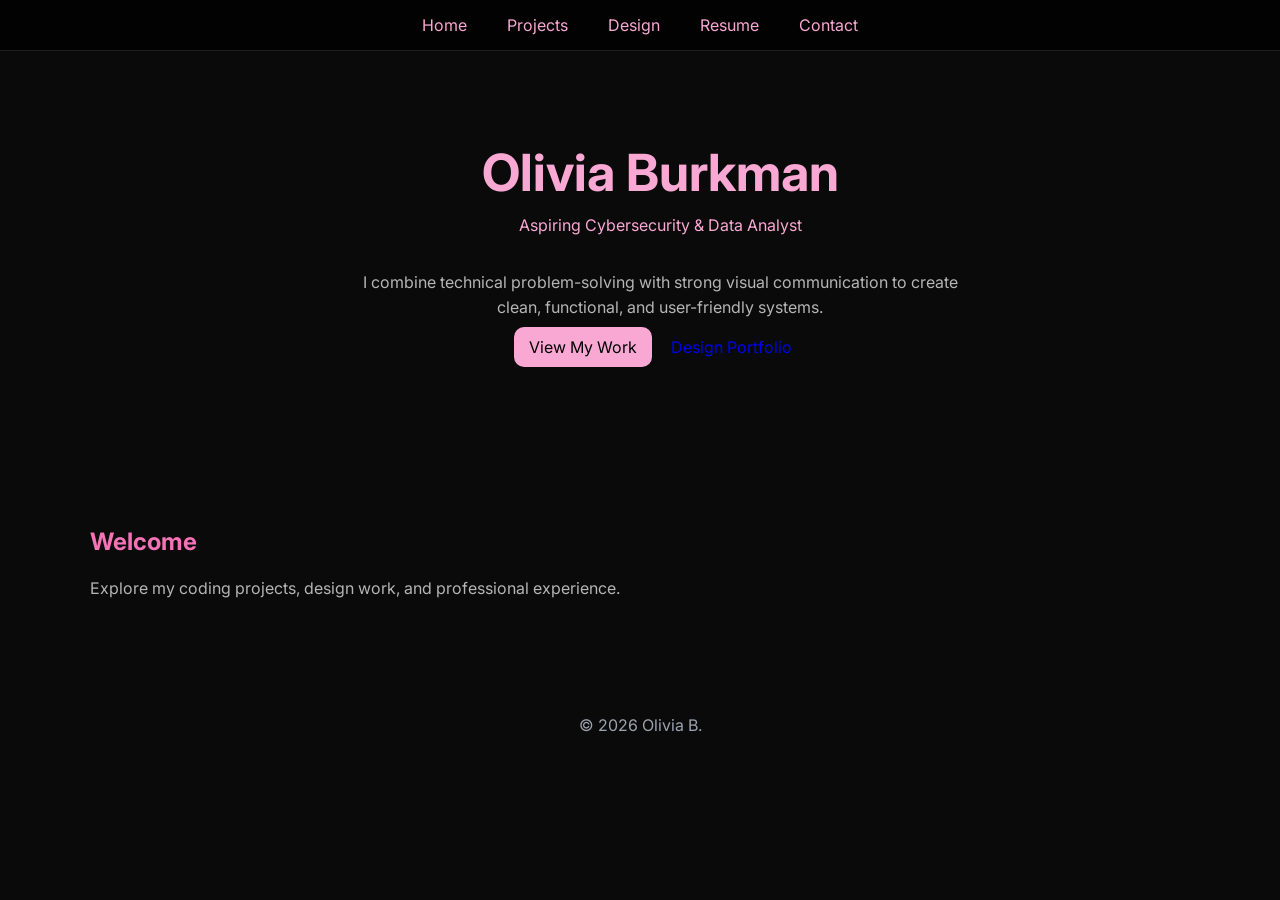
==== commit 27a68d5b: "Refactor hero section in index.html Removed old hero section and updated header class." ====
--- a/index.html
+++ b/index.html
@@ -1,29 +1,3 @@
-<!DOCTYPE html>
-<html>
-<head>
-  <title>Olivia Burkman | Home</title>
-  <meta name="viewport" content="width=device-width, initial-scale=1.0">
-  <link rel="stylesheet" href="style.css">
-</head>
-
-<body>
-
-<nav>
-  <a href="index.html">Home</a>
-  <a href="projects.html">Projects</a>
-  <a href="design.html">Design</a>
-  <a href="resume.html">Resume</a>
-  <a href="contact.html">Contact</a>
-</nav>
-
-<!-- HERO WRAPPER (CENTER FIX) -->
-<header class="hero">
-
-  <h1>Olivia Burkman</h1>
-
-  <p class="subtitle">
-    Aspiring Cybersecurity & Data Analyst
-  </p>
 <!DOCTYPE html>
 <html>
 <head>
--- a/style.css
+++ b/style.css
@@ -10,7 +10,6 @@
   background: #0a0a0a;
   color: #f5f5f5;
   -webkit-font-smoothing: antialiased;
-  text-rendering: optimizeLegibility;
 }
 
 /* ================= NAV ================= */
@@ -45,7 +44,6 @@
 
 h1 { color: #f9a8d4; }
 h2 { color: #f472b6; }
-h3 { color: #f5f5f5; }
 
 p {
   color: #b5b5b5;
@@ -53,37 +51,54 @@
 }
 
 /* ================= HERO ================= */
+.hero-wrapper {
+  width: 100%;
+  display: flex;
+  justify-content: center;
+  padding: 90px 20px;
+}
+
 .hero {
-  min-height: 80vh;
+  max-width: 900px;
+  width: 100%;
+  text-align: center;
   display: flex;
   flex-direction: column;
   align-items: center;
-  justify-content: center;
-  text-align: center;
-  padding: 60px 20px;
-  max-width: 900px;
-  margin: auto;
 }
 
 .hero h1 {
   font-size: 3.2rem;
+  margin: 0;
+  color: #f9a8d4;
 }
 
 .subtitle {
   color: #f9a8d4;
+  margin-top: 10px;
 }
 
 .hero-text {
   color: #b5b5b5;
   max-width: 600px;
-  margin-bottom: 25px;
-}
-
-.hero-buttons {
-  display: flex;
-  gap: 12px;
-  justify-content: center;
-  flex-wrap: wrap;
+  margin-top: 15px;
+}
+
+/* ================= BUTTONS ================= */
+.btn {
+  padding: 10px 15px;
+  border-radius: 10px;
+  text-decoration: none;
+  transition: 0.2s ease;
+}
+
+.btn.primary {
+  background: #f9a8d4;
+  color: black;
+}
+
+.btn:hover {
+  transform: translateY(-2px);
 }
 
 /* ================= GRID ================= */
@@ -93,39 +108,35 @@
   gap: 22px;
 }
 
-/* ================= BUTTONS ================= */
-.btn {
-  padding: 10px 15px;
-  border-radius: 10px;
-  text-decoration: none;
-  display: inline-block;
-  transition: 0.2s ease;
-}
-
-.btn.primary {
-  background: #f9a8d4;
-  color: black;
-}
-
-.btn:hover {
-  transform: translateY(-2px);
-}
-
-/* ================= CARDS ================= */
+/* =========================================================
+   ⭐ PROJECT / GENERAL CARD (SMOOTH APPLE-STYLE HOVER)
+========================================================= */
+
 .card {
   background: #111;
   border: 1px solid #1f1f1f;
   border-radius: 16px;
   padding: 20px;
 
+  transition: all 0.3s ease;
+
   opacity: 0;
   transform: translateY(25px);
-  transition: all 0.6s ease;
 }
 
 .card.show {
   opacity: 1;
   transform: translateY(0);
+}
+
+/* ⭐ SMOOTH PREMIUM HOVER (APPLE STYLE) */
+.card:hover {
+  transform: translateY(-8px);
+  border-color: #f9a8d4;
+
+  box-shadow:
+    0 10px 30px rgba(0,0,0,0.4),
+    0 0 18px rgba(249,168,212,0.35);
 }
 
 /* ================= DESIGN ITEMS ================= */
@@ -282,15 +293,6 @@
   transition: all 0.25s ease;
 }
 
-/* ================= HOVER GLOW ================= */
-.glow-card:hover {
-  transform: translateY(-4px);
-  border-color: #f9a8d4;
-  box-shadow:
-    0 0 15px rgba(249,168,212,0.25),
-    0 0 35px rgba(249,168,212,0.12);
-}
-
 /* ================= CONTACT ICONS ================= */
 .icon-row {
   display: flex;
@@ -322,17 +324,6 @@
   box-shadow: 0 0 18px rgba(249,168,212,0.25);
 }
 
-/* social link text */
-.social-link {
-  color: #f9a8d4;
-  text-decoration: none;
-  transition: 0.2s ease;
-}
-
-.social-link:hover {
-  color: #f472b6;
-}
-
 /* ================= ANIMATIONS ================= */
 .reveal {
   opacity: 0;
